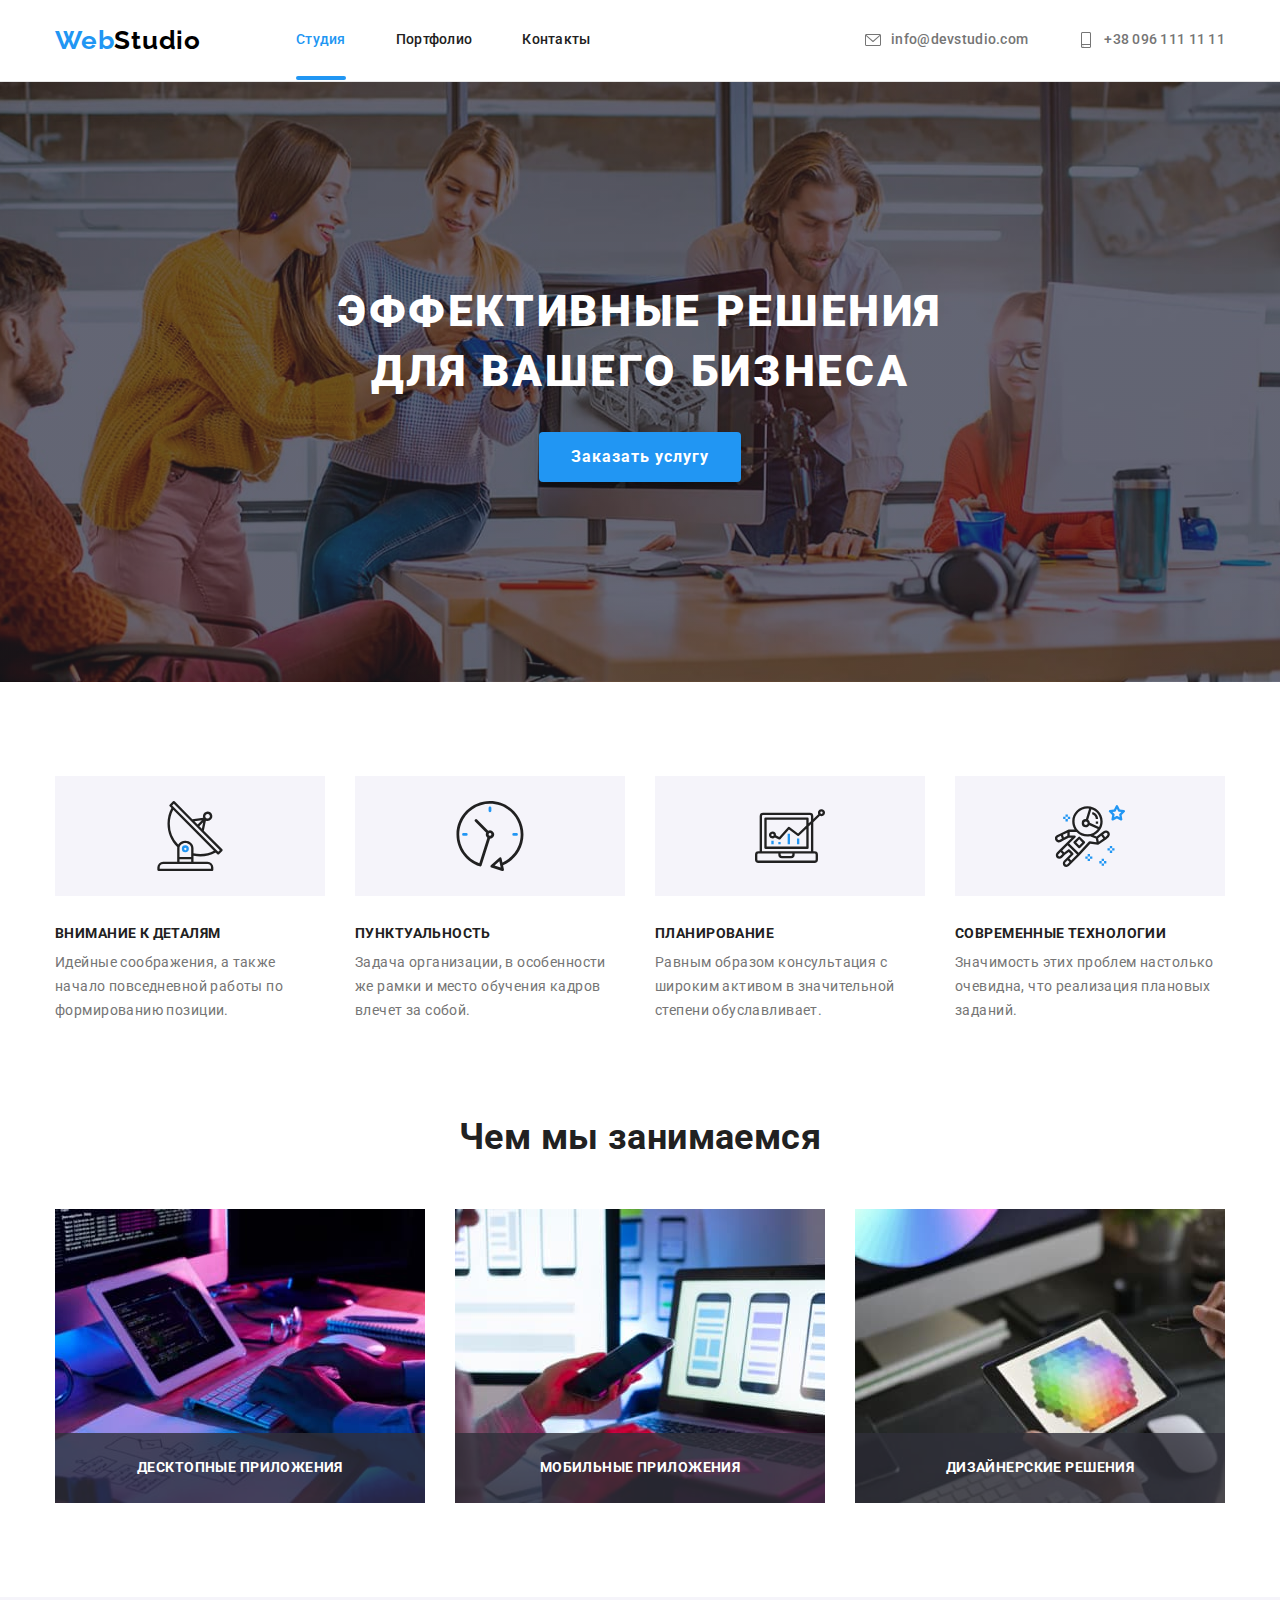
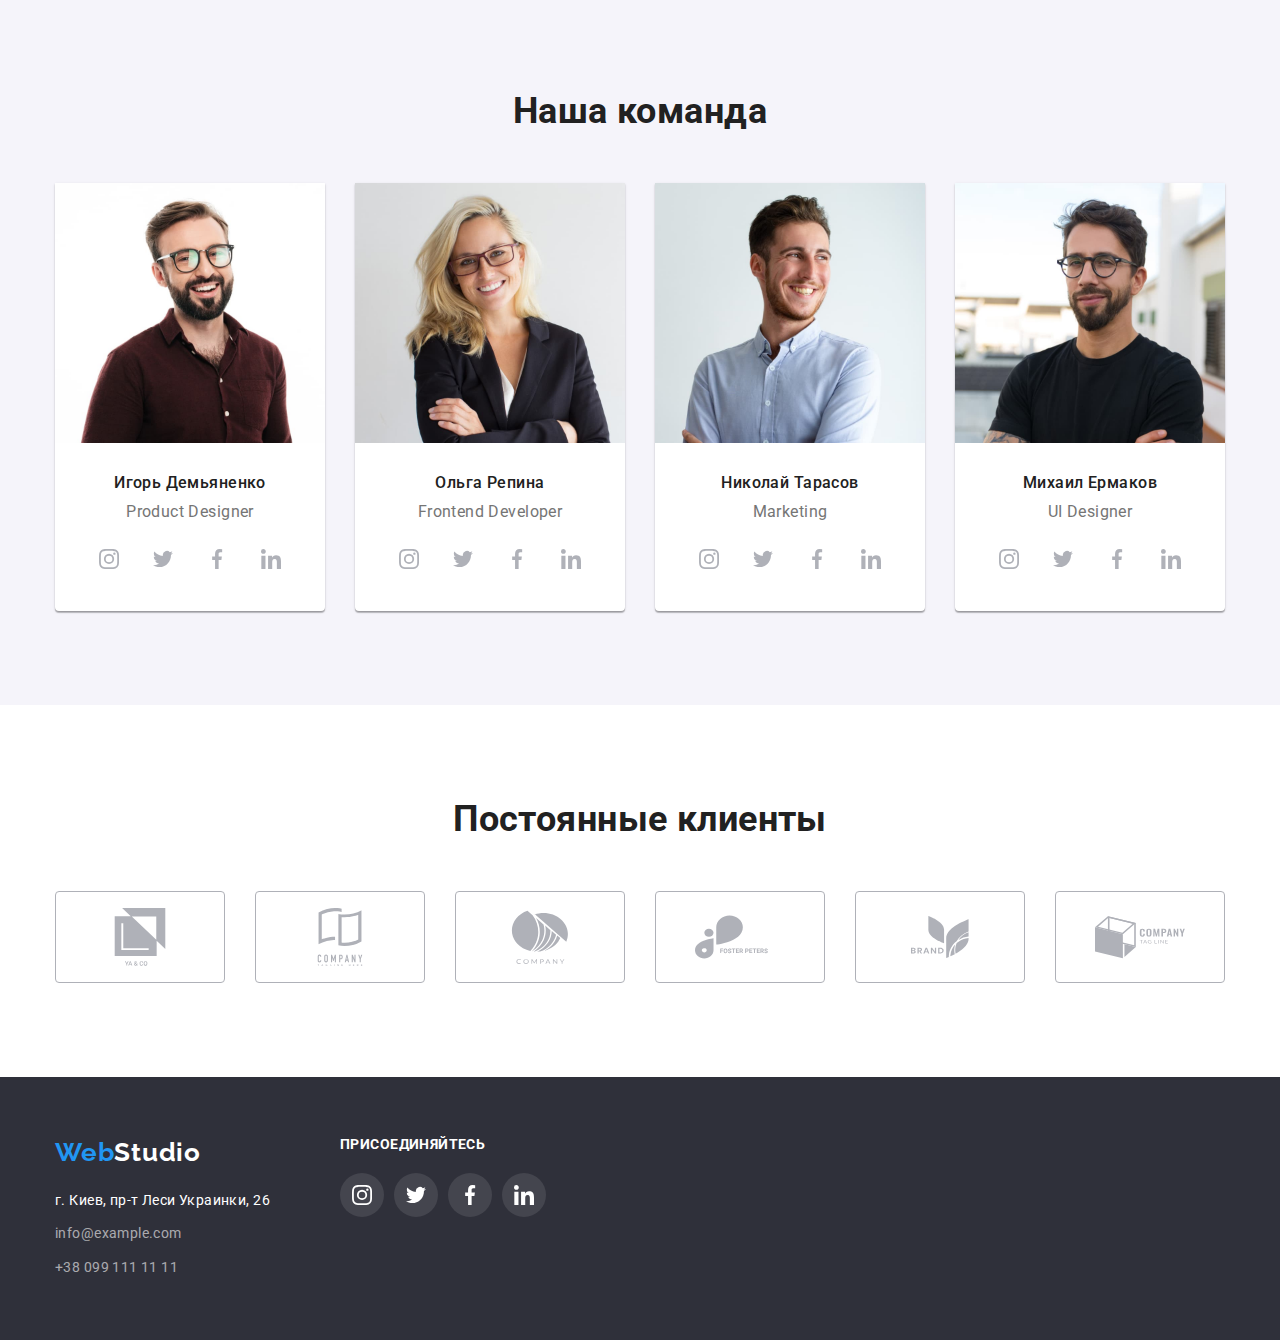
==== index.html @ f326e776 "Добавляет файлы с прошлого проекта" ====
<!DOCTYPE html>
<html lang="ru">
  <head>
    <meta charset="UTF-8" />
    <meta http-equiv="X-UA-Compatible" content="IE=edge" />
    <meta name="viewport" content="width=device-width, initial-scale=1.0" />
    <title>WebStudio</title>
    <link
      rel="stylesheet"
      href="https://cdnjs.cloudflare.com/ajax/libs/modern-normalize/1.1.0/modern-normalize.min.css"
      integrity="sha512-wpPYUAdjBVSE4KJnH1VR1HeZfpl1ub8YT/NKx4PuQ5NmX2tKuGu6U/JRp5y+Y8XG2tV+wKQpNHVUX03MfMFn9Q=="
      crossorigin="anonymous"
      referrerpolicy="no-referrer"
    />
    <link
      rel="stylesheet"
      href="https://cdnjs.cloudflare.com/ajax/libs/modern-normalize/1.1.0/modern-normalize.css"
      integrity="sha512-Y0MM+V6ymRKN2zStTqzQ227DWhhp4Mzdo6gnlRnuaNCbc+YN/ZH0sBCLTM4M0oSy9c9VKiCvd4Jk44aCLrNS5Q=="
      crossorigin="anonymous"
      referrerpolicy="no-referrer"
    />
    <link rel="preconnect" href="https://fonts.googleapis.com" />
    <link rel="preconnect" href="https://fonts.gstatic.com" crossorigin />
    <link
      href="https://fonts.googleapis.com/css2?family=Raleway:wght@700&family=Roboto:wght@400;500;700;900&display=swap"
      rel="stylesheet"
    />
    <link rel="stylesheet" href="./css/style.css" />
  </head>
  <body>
    <header class="header">
      <div class="container">
        <a class="logo link" href="./index.html"
          ><span class="logo-accent">Web</span>Studio</a
        >
        <nav class="header-nav">
          <ul class="header-list list">
            <li class="header-item">
              <a class="header-link link current" href="./index.html">Студия</a>
            </li>
            <li class="header-item">
              <a class="header-link link" href="./portfolio.html">Портфолио</a>
            </li>
            <li class="header-item">
              <a class="header-link link" href="#">Контакты</a>
            </li>
          </ul>
        </nav>
        <ul class="contacts-list list">
          <li class="contacts-item">
            <a class="contacts-link link" href="mailto:info@devstudio.com">
              <svg class="contacts-icon">
                <use
                  class="icon-envelope"
                  href="./images/icons.svg#icon-envelope"
                ></use>
              </svg>
              info@devstudio.com</a
            >
          </li>
          <li class="contacts-item">
            <a class="contacts-link link" href="tel:+380961111111">
              <svg class="contacts-icon" width="10">
                <use
                  class="icon-envelope"
                  href="./images/icons.svg#icon-smartphone"
                ></use>
              </svg>
              +38 096 111 11 11
            </a>
          </li>
        </ul>
      </div>
    </header>
    <main>
      <!-- HERO -->
      <section class="hero">
        <div class="container">
          <h1 class="hero-title">Эффективные решения для вашего бизнеса</h1>
          <button class="hero-btn btn" type="button" data-modal-open>
            Заказать услугу
          </button>
        </div>
      </section>
      <!-- FEATURES -->
      <section class="features section">
        <div class="container">
          <h2 class="visually-hidden">Идеология студии</h2>
          <ul class="features-list list">
            <li class="features-item">
              <div class="features-thumb">
                <svg class="features-icons">
                  <use href="./images/icons.svg#icon-features1"></use>
                </svg>
              </div>
              <h3 class="features-title">Внимание к деталям</h3>
              <p class="features-text">
                Идейные соображения, а также начало повседневной работы по
                формированию позиции.
              </p>
            </li>
            <li class="features-item">
              <div class="features-thumb">
                <svg class="features-icons">
                  <use href="./images/icons.svg#icon-features2"></use>
                </svg>
              </div>
              <h3 class="features-title">Пунктуальность</h3>
              <p class="features-text">
                Задача организации, в особенности же рамки и место обучения
                кадров влечет за собой.
              </p>
            </li>
            <li class="features-item">
              <div class="features-thumb">
                <svg class="features-icons">
                  <use href="./images/icons.svg#icon-features3"></use>
                </svg>
              </div>
              <h3 class="features-title">Планирование</h3>
              <p class="features-text">
                Равным образом консультация с широким активом в значительной
                степени обуславливает.
              </p>
            </li>
            <li class="features-item">
              <div class="features-thumb">
                <svg class="features-icons">
                  <use href="./images/icons.svg#icon-features4"></use>
                </svg>
              </div>
              <h3 class="features-title">Современные технологии</h3>
              <p class="features-text">
                Значимость этих проблем настолько очевидна, что реализация
                плановых заданий.
              </p>
            </li>
          </ul>
        </div>
      </section>
      <!-- WORK -->
      <section class="work section">
        <div class="container">
          <h2 class="work-title">Чем мы занимаемся</h2>
          <ul class="work-list list">
            <li class="work-item">
              <a class="work-link link" href="#"
                ><img
                  class="work-img"
                  src="./images/box/box1.jpg"
                  alt="Программист крупным планом работает за столом в офисе"
                  width="370"
                  height="294"
                />
                <div class="work-overlay">
                  <h3 class="features-title work-text">
                    Десктопные приложения
                  </h3>
                </div>
              </a>
            </li>
            <li class="work-item">
              <a class="work-link link" href="#"
                ><img
                  class="work-img"
                  src="./images/box/box2.jpg"
                  alt="Разработчик создает интерфейс для мобильного приложения"
                  width="370"
                  height="294"
                />
                <div class="work-overlay">
                  <h3 class="features-title work-text">Мобильные приложения</h3>
                </div>
              </a>
            </li>
            <li class="work-item">
              <a class="work-link link" href="#"
                ><img
                  class="work-img"
                  src="./images/box/box3.jpg"
                  alt="Веб-дизайнер работает с палитрой цветов на планшете"
                  width="370"
                  height="294"
                />
                <div class="work-overlay">
                  <h3 class="features-title work-text">Дизайнерские решения</h3>
                </div>
              </a>
            </li>
          </ul>
        </div>
      </section>
      <!-- TEAM -->
      <section class="team section">
        <div class="container">
          <h2 class="team-title">Наша команда</h2>
          <ul class="team-list list">
            <li class="team-item">
              <img
                class="team-img"
                src="./images/team/team_card1_product_designer.jpg"
                alt=""
                width="270"
                height="260"
              />
              <div class="card-content">
                <h3 class="team-subtitle">Игорь Демьяненко</h3>
                <p class="team-description">Product Designer</p>
                <ul class="social-list list">
                  <li class="social-item">
                    <a href="" class="social-link link">
                      <svg class="social-icon">
                        <use href="./images/icons.svg#icon-instagram"></use>
                      </svg>
                    </a>
                  </li>
                  <li class="social-item">
                    <a href="" class="social-link link">
                      <svg class="social-icon">
                        <use href="./images/icons.svg#icon-twitter"></use>
                      </svg>
                    </a>
                  </li>
                  <li class="social-item">
                    <a href="" class="social-link link">
                      <svg class="social-icon">
                        <use href="./images/icons.svg#icon-facebook"></use>
                      </svg>
                    </a>
                  </li>
                  <li class="social-item">
                    <a href="" class="social-link link">
                      <svg class="social-icon">
                        <use href="./images/icons.svg#icon-linkedin"></use>
                      </svg>
                    </a>
                  </li>
                </ul>
              </div>
            </li>
            <li class="team-item">
              <img
                class="team-img"
                src="./images/team/team_card2_frontend_developer.jpg"
                alt=""
                width="270"
                height="260"
              />
              <div class="card-content">
                <h3 class="team-subtitle">Ольга Репина</h3>
                <p class="team-description">Frontend Developer</p>
                <ul class="social-list list">
                  <li class="social-item">
                    <a href="" class="social-link link">
                      <svg class="social-icon">
                        <use href="./images/icons.svg#icon-instagram"></use>
                      </svg>
                    </a>
                  </li>
                  <li class="social-item">
                    <a href="" class="social-link link">
                      <svg class="social-icon">
                        <use href="./images/icons.svg#icon-twitter"></use>
                      </svg>
                    </a>
                  </li>
                  <li class="social-item">
                    <a href="" class="social-link link">
                      <svg class="social-icon">
                        <use href="./images/icons.svg#icon-facebook"></use>
                      </svg>
                    </a>
                  </li>
                  <li class="social-item">
                    <a href="" class="social-link link">
                      <svg class="social-icon">
                        <use href="./images/icons.svg#icon-linkedin"></use>
                      </svg>
                    </a>
                  </li>
                </ul>
              </div>
            </li>
            <li class="team-item">
              <img
                class="team-img"
                src="./images/team/team_card3_marketing.jpg"
                alt=""
                width="270"
                height="260"
              />
              <div class="card-content">
                <h3 class="team-subtitle">Николай Тарасов</h3>
                <p class="team-description">Marketing</p>
                <ul class="social-list list">
                  <li class="social-item">
                    <a href="" class="social-link link">
                      <svg class="social-icon">
                        <use href="./images/icons.svg#icon-instagram"></use>
                      </svg>
                    </a>
                  </li>
                  <li class="social-item">
                    <a href="" class="social-link link">
                      <svg class="social-icon">
                        <use href="./images/icons.svg#icon-twitter"></use>
                      </svg>
                    </a>
                  </li>
                  <li class="social-item">
                    <a href="" class="social-link link">
                      <svg class="social-icon">
                        <use href="./images/icons.svg#icon-facebook"></use>
                      </svg>
                    </a>
                  </li>
                  <li class="social-item">
                    <a href="" class="social-link link">
                      <svg class="social-icon">
                        <use href="./images/icons.svg#icon-linkedin"></use>
                      </svg>
                    </a>
                  </li>
                </ul>
              </div>
            </li>
            <li class="team-item">
              <img
                class="team-img"
                src="./images/team/team_card4_ui_designer.jpg"
                alt=""
                width="270"
                height="260"
              />
              <div class="card-content">
                <h3 class="team-subtitle">Михаил Ермаков</h3>
                <p class="team-description">UI Designer</p>
                <ul class="social-list list">
                  <li class="social-item">
                    <a href="" class="social-link link">
                      <svg class="social-icon">
                        <use href="./images/icons.svg#icon-instagram"></use>
                      </svg>
                    </a>
                  </li>
                  <li class="social-item">
                    <a href="" class="social-link link">
                      <svg class="social-icon">
                        <use href="./images/icons.svg#icon-twitter"></use>
                      </svg>
                    </a>
                  </li>
                  <li class="social-item">
                    <a href="" class="social-link link">
                      <svg class="social-icon">
                        <use href="./images/icons.svg#icon-facebook"></use>
                      </svg>
                    </a>
                  </li>
                  <li class="social-item">
                    <a href="" class="social-link link">
                      <svg class="social-icon">
                        <use href="./images/icons.svg#icon-linkedin"></use>
                      </svg>
                    </a>
                  </li>
                </ul>
              </div>
            </li>
          </ul>
        </div>
      </section>
      <!-- CLIENTS -->
      <section class="client section">
        <div class="container">
          <h2>Постоянные клиенты</h2>
          <ul class="clients-list list">
            <li class="clients-item">
              <a href="" class="clients-link link">
                <svg class="icon-clients">
                  <use href="./images/icons.svg#icon-clients1"></use>
                </svg>
              </a>
            </li>
            <li class="clients-item">
              <a href="" class="clients-link link">
                <svg class="icon-clients">
                  <use href="./images/icons.svg#icon-clients2"></use>
                </svg>
              </a>
            </li>
            <li class="clients-item">
              <a href="" class="clients-link link">
                <svg class="icon-clients">
                  <use href="./images/icons.svg#icon-clients3"></use>
                </svg>
              </a>
            </li>
            <li class="clients-item">
              <a href="" class="clients-link link" style="padding: 0">
                <svg class="icon-clients">
                  <use href="./images/icons.svg#icon-clients4"></use>
                </svg>
              </a>
            </li>
            <li class="clients-item">
              <a href="" class="clients-link link">
                <svg class="icon-clients">
                  <use href="./images/icons.svg#icon-clients5"></use>
                </svg>
              </a>
            </li>
            <li class="clients-item">
              <a href="" class="clients-link link" style="padding: 0">
                <svg class="icon-clients">
                  <use href="./images/icons.svg#icon-clients6"></use>
                </svg>
              </a>
            </li>
          </ul>
        </div>
      </section>
    </main>
    <!-- FOOTER -->
    <footer class="footer">
      <div class="container">
        <div class="footer-sections">
          <div class="address-section">
            <a class="logo link" href="./index.html"
              ><span class="logo-accent">Web</span>Studio</a
            >
            <address class="footer-address">
              <ul class="footer-list list">
                <li class="footer-item">
                  <a
                    class="footer-link address link"
                    href="https://goo.gl/maps/1FagarzU2wQ8Z3tW7"
                    >г. Киев, пр-т Леси Украинки, 26</a
                  >
                </li>
                <li class="footer-item">
                  <a class="footer-link link" href="mailto:info@example.com"
                    >info@example.com</a
                  >
                </li>
                <li class="footer-item">
                  <a class="footer-link link" href="tel:+380991111111"
                    >+38 099 111 11 11</a
                  >
                </li>
              </ul>
            </address>
          </div>

          <div class="subscribe">
            <p class="subscribe-text">Присоединяйтесь</p>
            <ul class="social-list list">
              <li class="social-item subscribe-item">
                <a href="" class="social-link link">
                  <svg class="social-icon">
                    <use href="./images/icons.svg#icon-instagram"></use>
                  </svg>
                </a>
              </li>
              <li class="social-item subscribe-item">
                <a href="" class="social-link link">
                  <svg class="social-icon">
                    <use href="./images/icons.svg#icon-twitter"></use>
                  </svg>
                </a>
              </li>
              <li class="social-item subscribe-item">
                <a href="" class="social-link link">
                  <svg class="social-icon">
                    <use href="./images/icons.svg#icon-facebook"></use>
                  </svg>
                </a>
              </li>
              <li class="social-item subscribe-item">
                <a href="" class="social-link link">
                  <svg class="social-icon">
                    <use href="./images/icons.svg#icon-linkedin"></use>
                  </svg>
                </a>
              </li>
            </ul>
          </div>
        </div>
      </div>
    </footer>
    <div class="backdrop is-hidden" data-modal>
      <div class="modal">
        <button type="button" class="modal-close" data-modal-close>
          <svg class="modal-close-icon">
            <use href="./images/icons.svg#icon-close-black"></use>
          </svg>
        </button>
      </div>
    </div>
    <script src="./js/modal.js"></script>
  </body>
</html>
---- css/style.css ----
:root {
  --main-bg-color: #ffffff;
  --secondary-bg-color: #2f303a;
  --main-text-color: #757575;
  --main-title-color: #212121;
  --accent-color: #2196f3;
  --main-margin: 30px;
}

body {
  background-color: var(--main-bg-color);

  font-family: "Roboto", sans-serif;
  font-style: normal;
  font-weight: 400;
  font-size: 14px;
  line-height: 1.71;
  letter-spacing: 0.03em;
  color: var(--main-text-color);
}

.container {
  margin: 0 auto;
  width: 1200px;
  padding-left: 15px;
  padding-right: 15px;
}

.section {
  padding-top: 94px;
  padding-bottom: 94px;
  width: 100%;
}

h1,
h2,
h3,
h4,
h5,
h6 {
  margin-top: 0;
  margin-bottom: 0;

  color: var(--main-title-color);
  font-weight: 700;
  font-size: 36px;
  line-height: 1.16;
  text-align: center;
}

ul {
  margin-top: 0;
  margin-bottom: 0;
  padding-left: 0;
}

p {
  margin-top: 0;
  margin-bottom: 0;
}

img {
  display: block;
}

.list {
  list-style: none;
}

.link {
  text-decoration: none;
}

.header-link.link.current {
  color: var(--accent-color);
}

.current::after {
  content: "";
  display: block;
  position: absolute;
  bottom: -1px;
  left: 0;

  width: 100%;
  height: 4px;
  border-radius: 2px;

  background-color: var(--accent-color);
}

.visually-hidden {
  position: absolute;
  width: 1px;
  height: 1px;
  margin: -1px;
  padding: 0;
  overflow: hidden;
  border: 0;
  clip: rect(0 0 0 0);
}

/* ------------------------- HEADER -------------------------  */

.header {
  font-weight: 500;
  line-height: 1.14;
  letter-spacing: 0.02em;
  border-bottom: 1px solid #e5e5e5;
}

.header .container {
  display: flex;
  align-items: center;
}

.header-nav {
  margin-left: 95px;
}

.header-list {
  display: flex;
  align-items: center;
}

.header-item:not(:last-child) {
  margin-right: 50px;
}

.header .link {
  position: relative;

  padding-top: 32px;
  padding-bottom: 32px;
}

.header .logo.link {
  padding-top: 25px;
  padding-bottom: 25px;
}

.contacts-list {
  display: flex;
  margin-left: auto;
}

.contacts-item {
  display: flex;
  align-items: center;
}

.contacts-item + .contacts-item {
  margin-left: 50px;
}

.contacts-icon {
  width: 16px;
  height: 16px;
  padding: 0;
  vertical-align: middle;
  margin-right: 10px;

  fill: currentColor;
  transition: fill 250ms cubic-bezier(0.4, 0, 0.2, 1);
}

.contacts-link {
  display: flex;
  align-items: center;

  color: #757575;

  transition: color 250ms cubic-bezier(0.4, 0, 0.2, 1);
}

.logo {
  font-family: Raleway;
  font-weight: 700;
  font-size: 26px;
  line-height: 1.19;
  letter-spacing: 0.03em;
  color: #000000;
}

.logo-accent {
  color: var(--accent-color);
}

.header-link {
  color: #212121;

  transition: color 250ms cubic-bezier(0.4, 0, 0.2, 1);
}

.header-link.link:hover,
.header-link.link:focus {
  color: var(--accent-color);
}

.contacts-link:hover,
.contacts-link:focus {
  color: var(--accent-color);
}

.contacts-item:hover .contacts-icon,
.contacts-item:focus .contacts-icon {
  fill: var(--accent-color);
}

.btn {
  cursor: pointer;
  border-radius: 4px;
}

/* ------------------------- HERO -------------------------  */

.hero {
  max-width: 1600px;
  margin: 0 auto;
  padding-top: 200px;
  padding-bottom: 200px;
  background-color: var(--secondary-bg-color);
  background-image: linear-gradient(
      rgba(47, 48, 58, 0.4),
      rgba(47, 48, 58, 0.4)
    ),
    url("../images/hero-bg.jpg");
  background-position: center;
  background-repeat: no-repeat;
  background-size: cover;
  text-align: center;
}

.hero-title {
  width: 696px;
  margin-left: auto;
  margin-right: auto;

  font-weight: 900;
  font-size: 44px;
  line-height: 1.36;
  letter-spacing: 0.06em;
  text-transform: uppercase;
  color: #ffffff;
}

.hero-btn {
  margin-top: 30px;
  padding: 10px 32px;

  font-weight: bold;
  font-size: 16px;
  line-height: 1.87;
  color: #ffffff;
  border: 0;
  box-shadow: 0px 4px 4px 0 rgba(0, 0, 0, 0.25);

  align-items: center;
  letter-spacing: 0.06em;
  background-color: var(--accent-color);

  transition: background-color 250ms cubic-bezier(0.4, 0, 0.2, 1);
}

.hero-btn:hover,
.hero-btn:focus {
  background-color: #188ce8;
}

/* ------------------------- FEATURES -------------------------  */

.features-list {
  display: flex;
  flex-wrap: wrap;
  margin-left: calc(-1 * var(--main-margin));
  margin-top: calc(-1 * var(--main-margin));
}

.features-item {
  margin-left: var(--main-margin);
  margin-top: var(--main-margin);
  flex-basis: calc((100% - var(--main-margin) * 4) / 4);
}

.features-item:not(:first-child) {
  margin-left: var(--main-margin);
  margin-top: var(--main-margin);
}

.features-thumb {
  display: flex;
  justify-content: center;
  align-items: center;
  height: 120px;

  background-color: #f5f4fa;
}

.features-icons {
  width: 70px;
  height: 70px;
}

.features-title {
  margin-top: 30px;

  text-align: left;
  font-size: 14px;
  line-height: 1.14;
  text-transform: uppercase;
}

.features-text {
  margin-top: 10px;
}

/* ------------------------- WORK -------------------------  */

.work.section {
  padding-top: 0;
}

.work-title {
  margin-bottom: 50px;
  font-size: 36px;
  line-height: 1.16;
}

.work-list {
  display: flex;
  flex-wrap: wrap;

  margin-left: calc(-1 * var(--main-margin));
  margin-top: calc(-1 * var(--main-margin));
}

.work-item {
  position: relative;
  margin-left: var(--main-margin);
  margin-top: var(--main-margin);
  flex-basis: calc((100% - var(--main-margin) * 3) / 3);
}

.work-item:not(:first-child) {
  margin-left: var(--main-margin);
  margin-top: var(--main-margin);
}

.work-overlay {
  display: flex;
  justify-content: center;
  align-items: center;
  position: absolute;
  left: 0;
  bottom: 0;

  width: 100%;
  height: 70px;

  background: rgba(47, 48, 58, 0.8);
}

.features-title.work-text {
  margin: 0;
  color: var(--main-bg-color);
}

/* ------------------------- TEAM -------------------------  */

.team {
  background-color: #f5f4fa;
}

.team-list {
  display: flex;
  margin-top: 50px;
}

.team-item {
  flex-basis: calc((100% - var(--main-margin) * 3) / 4);

  background: #ffffff;
  box-shadow: 0px 1px 3px rgba(0, 0, 0, 0.12), 0px 1px 1px rgba(0, 0, 0, 0.14),
    0px 2px 1px rgba(0, 0, 0, 0.2);
  border-radius: 0px 0px 4px 4px;
}

.team-item:not(:last-child) {
  margin-right: var(--main-margin);
}

.card-content {
  padding: 30px 32px;
}

.team-subtitle {
  font-weight: 500;
  font-size: 16px;
  line-height: 1.19;
}

.team-description {
  font-size: 16px;
  line-height: 1.19;
  text-align: center;
  margin-top: 10px;
}

.social-list {
  display: flex;
  margin-top: 16px;
}

.social-item:not(:last-child) {
  margin-right: 10px;
}

.social-link {
  display: flex;
  width: 44px;
  height: 44px;
  align-items: center;
  justify-content: center;

  border-radius: 50%;

  transition: background-color 250ms cubic-bezier(0.4, 0, 0.2, 1);
}

.social-icon {
  width: 20px;
  height: 20px;

  fill: #afb1b8;

  transition: fill 250ms cubic-bezier(0.4, 0, 0.2, 1);
}

.social-link:hover,
.social-link:focus {
  background-color: var(--accent-color);
}

.social-link:hover .social-icon,
.social-link:focus .social-icon {
  fill: var(--main-bg-color);
}

/* ------------------------- CLIENTS -------------------------  */

.clients-list {
  display: flex;
  margin-top: 50px;
}

.clients-item {
  border: 1px solid #afb1b8;
  border-radius: 4px;

  transition: border-color 250ms cubic-bezier(0.4, 0, 0.2, 1);
}

.clients-item:not(:last-child) {
  margin-right: 30px;
}

.clients-link {
  display: flex;
  width: 168px;
  height: 90px;
  padding: 16px 32px;
}

.icon-clients {
  fill: #afb1b8;

  transition: fill 250ms cubic-bezier(0.4, 0, 0.2, 1);
}

.clients-item:hover,
.clients-item:focus,
.clients-link:hover .icon-clients,
.clients-link:focus .icon-clients {
  border-color: var(--accent-color);
  fill: var(--accent-color);
}

/* ------------------------- FOOTER -------------------------  */

.footer {
  padding-top: 60px;
  padding-bottom: 60px;
  background-color: var(--secondary-bg-color);
}

.footer-sections {
  display: flex;
}

.footer .logo.link {
  color: #ffffff;
}

.footer-address {
  margin-top: 20px;
  font-style: normal;
}

.footer-item .footer-link {
  display: block;
}

.footer-item:not(:last-child) {
  margin-bottom: 10px;
}

.footer-link.address {
  color: #ffffff;
}

.footer-link {
  font-weight: normal;
  font-size: 14px;
  line-height: 1.71;
  letter-spacing: 0.03em;

  color: rgba(255, 255, 255, 0.6);

  transition: color 250ms cubic-bezier(0.4, 0, 0.2, 1);
}

.footer-link.link:hover,
.footer-link.link:focus {
  color: var(--accent-color);
}

/* ------------------------- SUBSCRIBE FOOTER -------------------------  */

.subscribe {
  margin-left: 70px;
}

.subscribe-text {
  font-weight: 700;
  line-height: 1.14;
  text-transform: uppercase;
  color: var(--main-bg-color);
}

.subscribe .social-list {
  margin-top: 20px;
}

.subscribe .social-link {
  background-color: rgba(255, 255, 255, 0.1);
}

.subscribe .social-icon {
  fill: var(--main-bg-color);
}

.subscribe .social-link:hover,
.subscribe .social-link:focus {
  background-color: var(--accent-color);
}

/* ------------------------- --------- -------------------------  */
/* ------------------------- PORTFOLIO -------------------------  */
/* ------------------------- --------- -------------------------  */

.section-list {
  display: flex;
  justify-content: center;
  margin-bottom: 50px;
}

.section-btn {
  padding: 6px 22px;

  font-weight: 500;
  font-size: 16px;
  line-height: 1.62;
  letter-spacing: 0.03em;
  color: #212121;
  background-color: #f5f4fa;
  border-style: none;

  transition: box-shadow 250ms cubic-bezier(0.4, 0, 0.2, 1),
    color 250ms cubic-bezier(0.4, 0, 0.2, 1),
    background-color 250ms cubic-bezier(0.4, 0, 0.2, 1);
}

.section-btn:hover,
.section-btn:focus {
  box-shadow: 0px 3px 1px rgba(0, 0, 0, 0.1), 0px 1px 2px rgba(0, 0, 0, 0.08),
    0px 2px 2px rgba(0, 0, 0, 0.12);
  color: var(--main-bg-color);
  background-color: var(--accent-color);
}

.section-item:not(:last-child) {
  margin-right: 8px;
}

.portfolio-list {
  display: flex;
  flex-wrap: wrap;
  margin-top: calc(-1 * var(--main-margin));
  margin-left: calc(-1 * var(--main-margin));
}

.portfolio-item {
  margin-top: var(--main-margin);
  margin-left: var(--main-margin);
  flex-basis: calc((100% - var(--main-margin) * 3) / 3);

  background: #ffffff;

  transition: box-shadow 250ms cubic-bezier(0.4, 0, 0.2, 1);
}

.portfolio-item:hover,
.portfolio-item:focus {
  box-shadow: 0px 1px 1px rgba(0, 0, 0, 0.12), 0px 4px 4px rgba(0, 0, 0, 0.06),
    1px 4px 6px rgba(0, 0, 0, 0.16);
}

.portfolio-card {
  color: inherit;
  display: block;
}

.card-overlay {
  position: relative;
  overflow: hidden;
}

.card-overlay-text {
  position: absolute;

  width: 100%;
  height: 100%;
  padding: 63px 24px;
  overflow: auto;

  font-size: 18px;
  line-height: 1.56;
  color: #ffffff;
  background-color: rgba(33, 150, 243, 0.9);

  transform: translateY(0);
  transition: transform 250ms cubic-bezier(0.4, 0, 0.2, 1);
}

.portfolio-card:hover .card-overlay-text,
.portfolio-card:focus .card-overlay-text {
  transform: translateY(-100%);
}

.portfolio-list .card-description {
  padding: 20px 24px;
}

.card-description {
  border: 1px solid #eeeeee;
  border-top: 0;
}

.portfolio-title {
  font-size: 18px;
  line-height: 2;
  text-align: left;
  letter-spacing: 0.06em;
}

.portfolio-description {
  margin-top: 5px;

  font-size: 16px;
  line-height: 1.87;
}

/* ------------------------- MODAL -------------------------  */

.backdrop {
  position: fixed;
  top: 0;
  left: 0;

  width: 100vw;
  height: 100vh;

  background-color: rgba(0, 0, 0, 0.1);

  opacity: 1;
  transition: opacity 250ms cubic-bezier(0.4, 0, 0.2, 1);
}

.modal {
  position: absolute;
  top: 50%;
  left: 50%;

  min-width: 528px;
  min-height: 582px;

  background-color: #ffffff;
  box-shadow: 0px 1px 3px rgba(0, 0, 0, 0.12), 0px 1px 1px rgba(0, 0, 0, 0.14),
    0px 2px 1px rgba(0, 0, 0, 0.2);
  border-radius: 4px;

  transform: translate(-50%, -50%) scale(1);
  transition: transform 250ms cubic-bezier(0.4, 0, 0.2, 1);
}

.backdrop.is-hidden {
  pointer-events: none;
  opacity: 0;
  /* visibility: hidden; */
}

.backdrop.is-hidden .modal {
  transform: translate(-50%, -50%) scale(1.1);
}

.modal-close {
  position: absolute;
  top: 8px;
  right: 8px;
  display: flex;
  justify-content: center;
  align-items: center;

  width: 30px;
  height: 30px;
  padding: 0;

  background-color: #fff;
  border: 1px solid rgba(0, 0, 0, 0.1);
  border-radius: 50%;

  cursor: pointer;
}

.modal-close-icon {
  width: 18px;
  height: 18px;
}
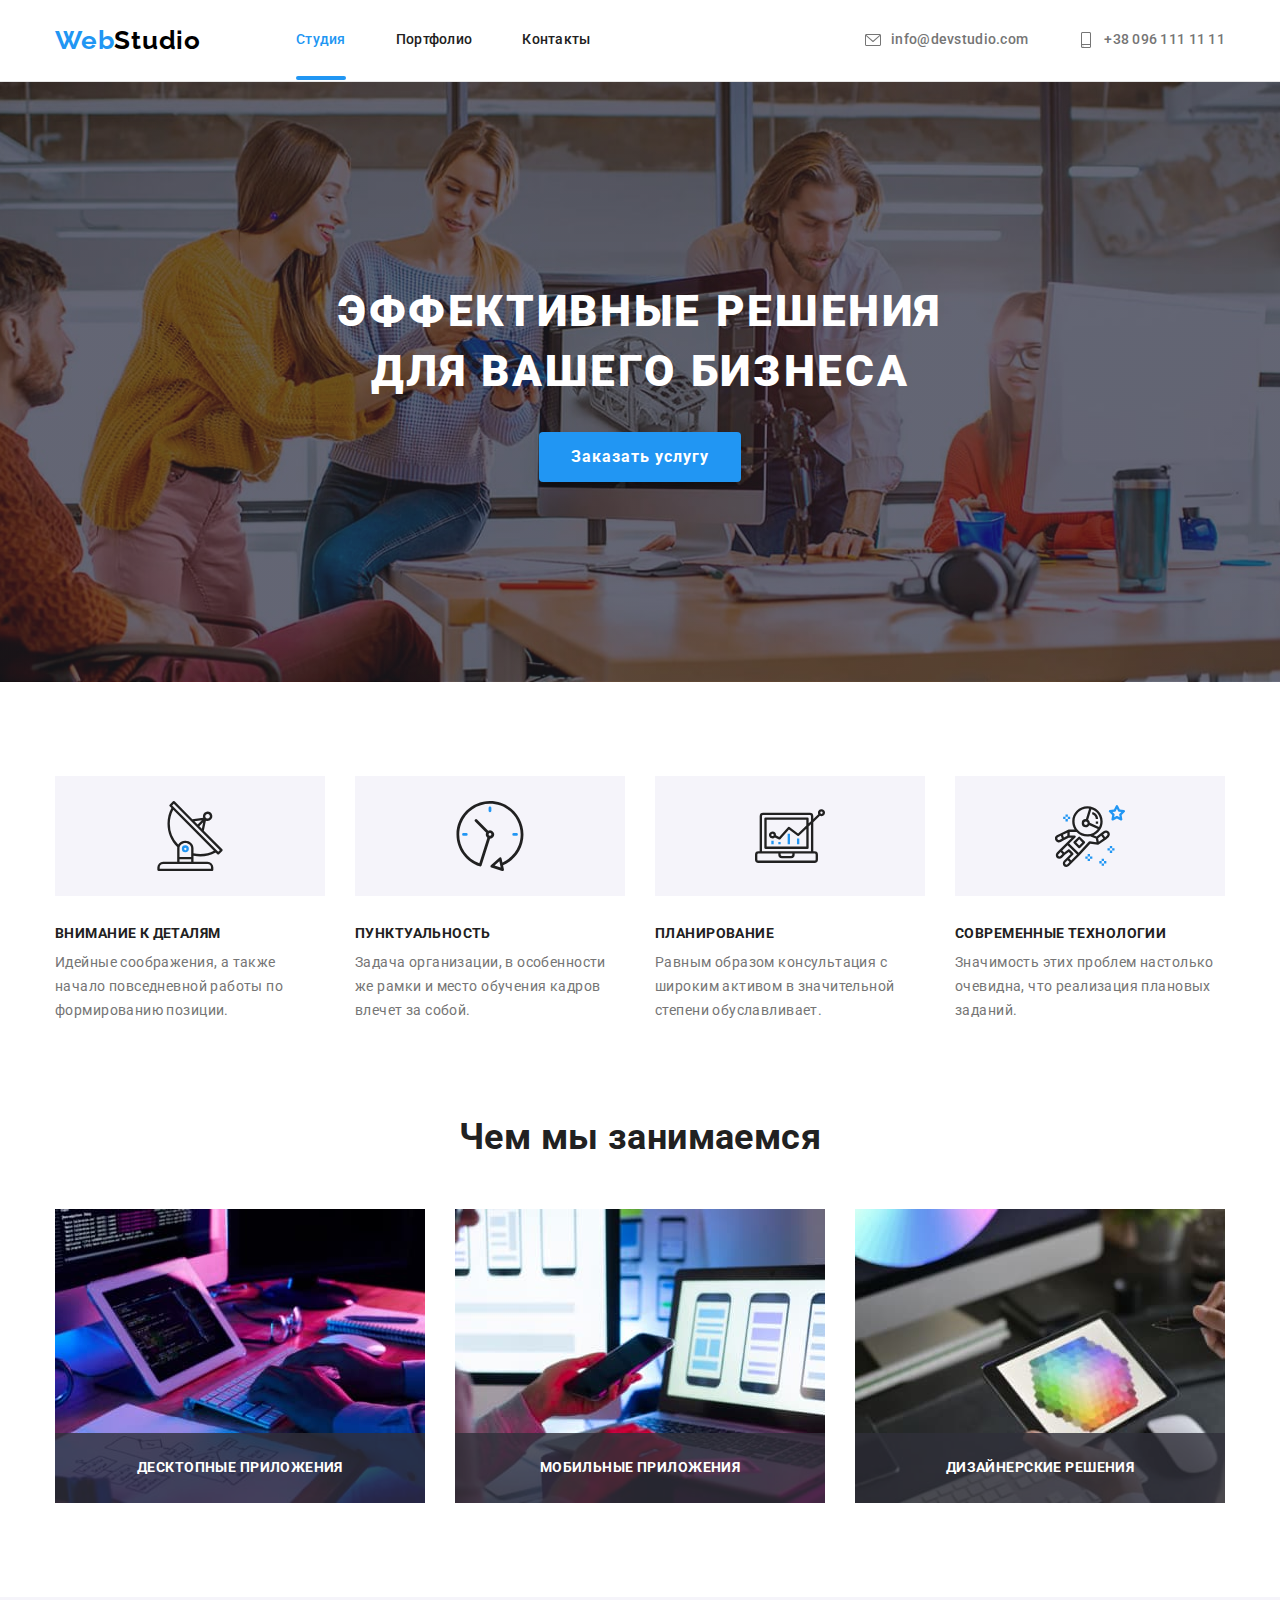
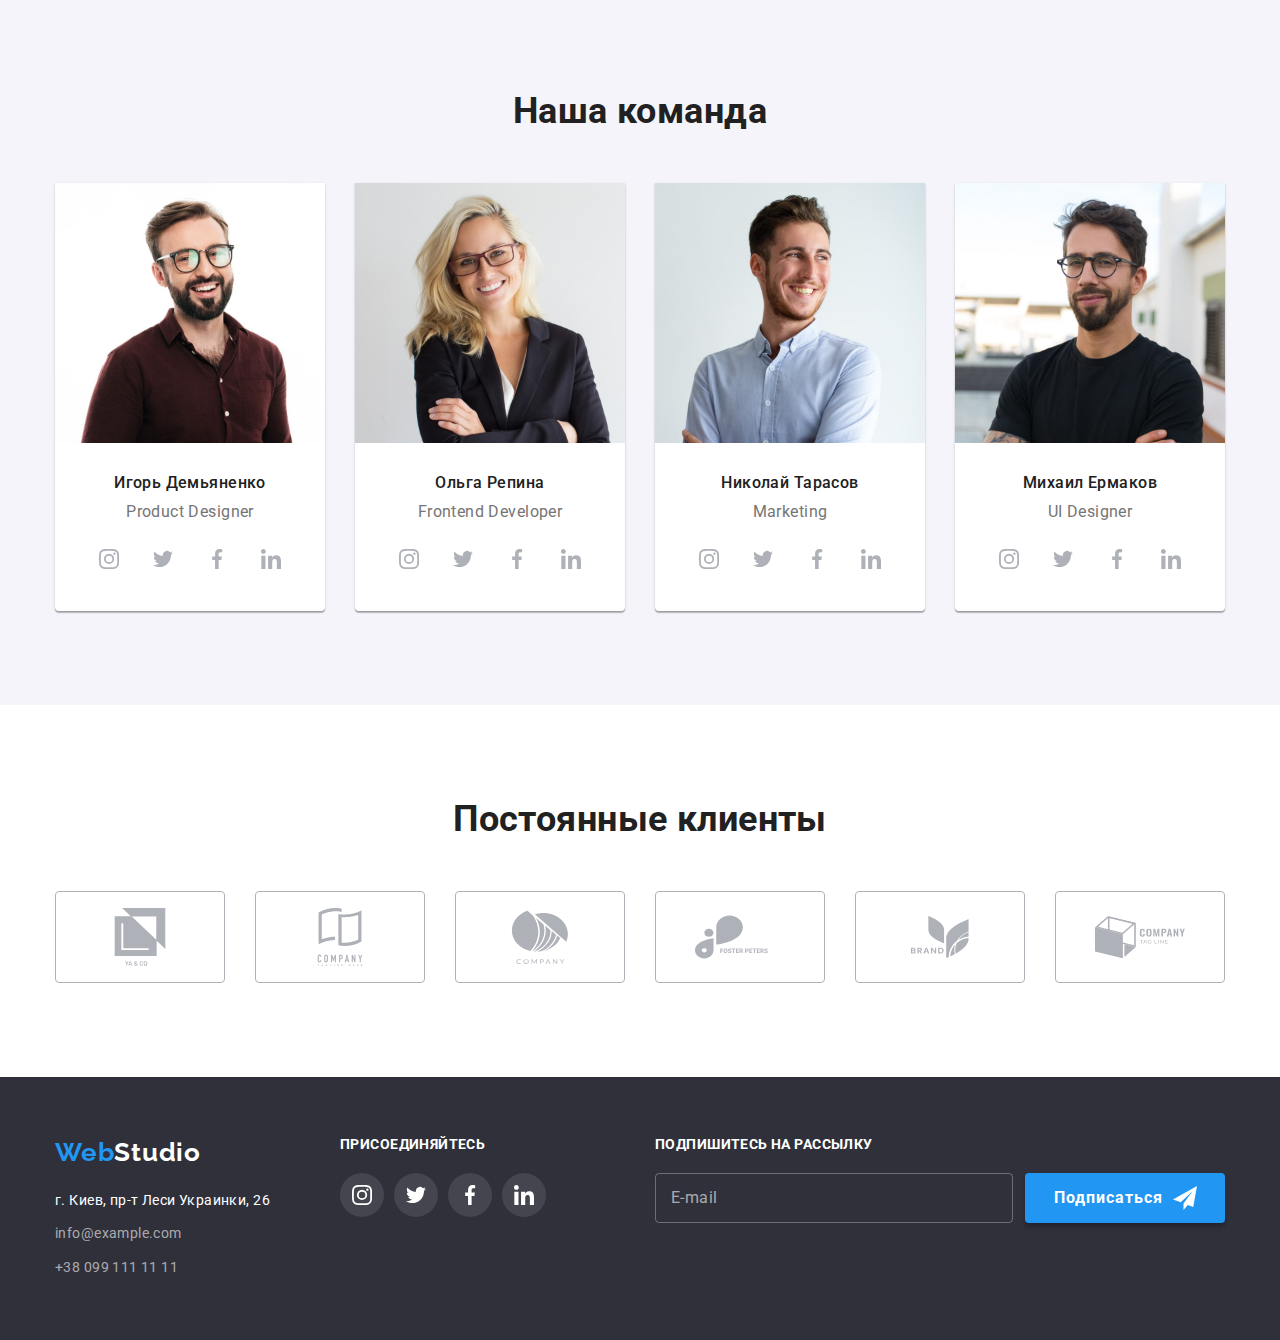
==== commit 4cc385ca: "Добавляет форму в футере" ====
--- a/index.html
+++ b/index.html
@@ -453,7 +453,7 @@
           </div>
 
           <div class="subscribe">
-            <p class="subscribe-text">Присоединяйтесь</p>
+            <b class="subscribe-text">Присоединяйтесь</b>
             <ul class="social-list list">
               <li class="social-item subscribe-item">
                 <a href="" class="social-link link">
@@ -485,6 +485,19 @@
               </li>
             </ul>
           </div>
+
+          <div class="mailing">
+            <b class="subscribe-text">Подпишитесь на рассылку</b>
+            <form action="" class="mail-form">
+              <input type="email" class="mailing-input" placeholder="E-mail" />
+              <button type="submit" class="mailing-button hero-btn btn">
+                Подписаться
+                <svg class="mailing-icon">
+                  <use href="./images/icons.svg#icon-footer-send"></use>
+                </svg>
+              </button>
+            </form>
+          </div>
         </div>
       </div>
     </footer>
--- a/css/style.css
+++ b/css/style.css
@@ -54,7 +54,8 @@
   padding-left: 0;
 }
 
-p {
+p,
+b {
   margin-top: 0;
   margin-bottom: 0;
 }
@@ -537,6 +538,8 @@
 /* ------------------------- SUBSCRIBE FOOTER -------------------------  */
 
 .subscribe {
+  display: flex;
+  flex-direction: column;
   margin-left: 70px;
 }
 
@@ -562,6 +565,58 @@
 .subscribe .social-link:hover,
 .subscribe .social-link:focus {
   background-color: var(--accent-color);
+}
+
+/* ------------------------- MAILING FOOTER -------------------------  */
+
+.mailing {
+  display: flex;
+  flex-direction: column;
+  margin-left: auto;
+}
+
+.mail-form {
+  display: flex;
+  margin-top: 20px;
+}
+
+.mailing-input {
+  padding: 14px 15px;
+  width: 358px;
+
+  border: 1px solid rgba(255, 255, 255, 0.3);
+  border-radius: 4px;
+  background-color: transparent;
+
+  font-size: 16px;
+  line-height: 1.25;
+  letter-spacing: 0.03em;
+  color: #ffffff;
+}
+
+.mailing .mailing-input::placeholder {
+  color: rgba(255, 255, 255, 0.6);
+}
+
+.mailing-button {
+  position: relative;
+  margin: 0;
+  margin-left: 12px;
+  min-width: 200px;
+  padding: 10px;
+  padding-left: 29px;
+  text-align: left;
+}
+
+.mailing-icon {
+  position: absolute;
+  width: 24px;
+  height: 24px;
+  top: 50%;
+  right: 28px;
+  transform: translateY(-50%);
+
+  fill: #ffffff;
 }
 
 /* ------------------------- --------- -------------------------  */
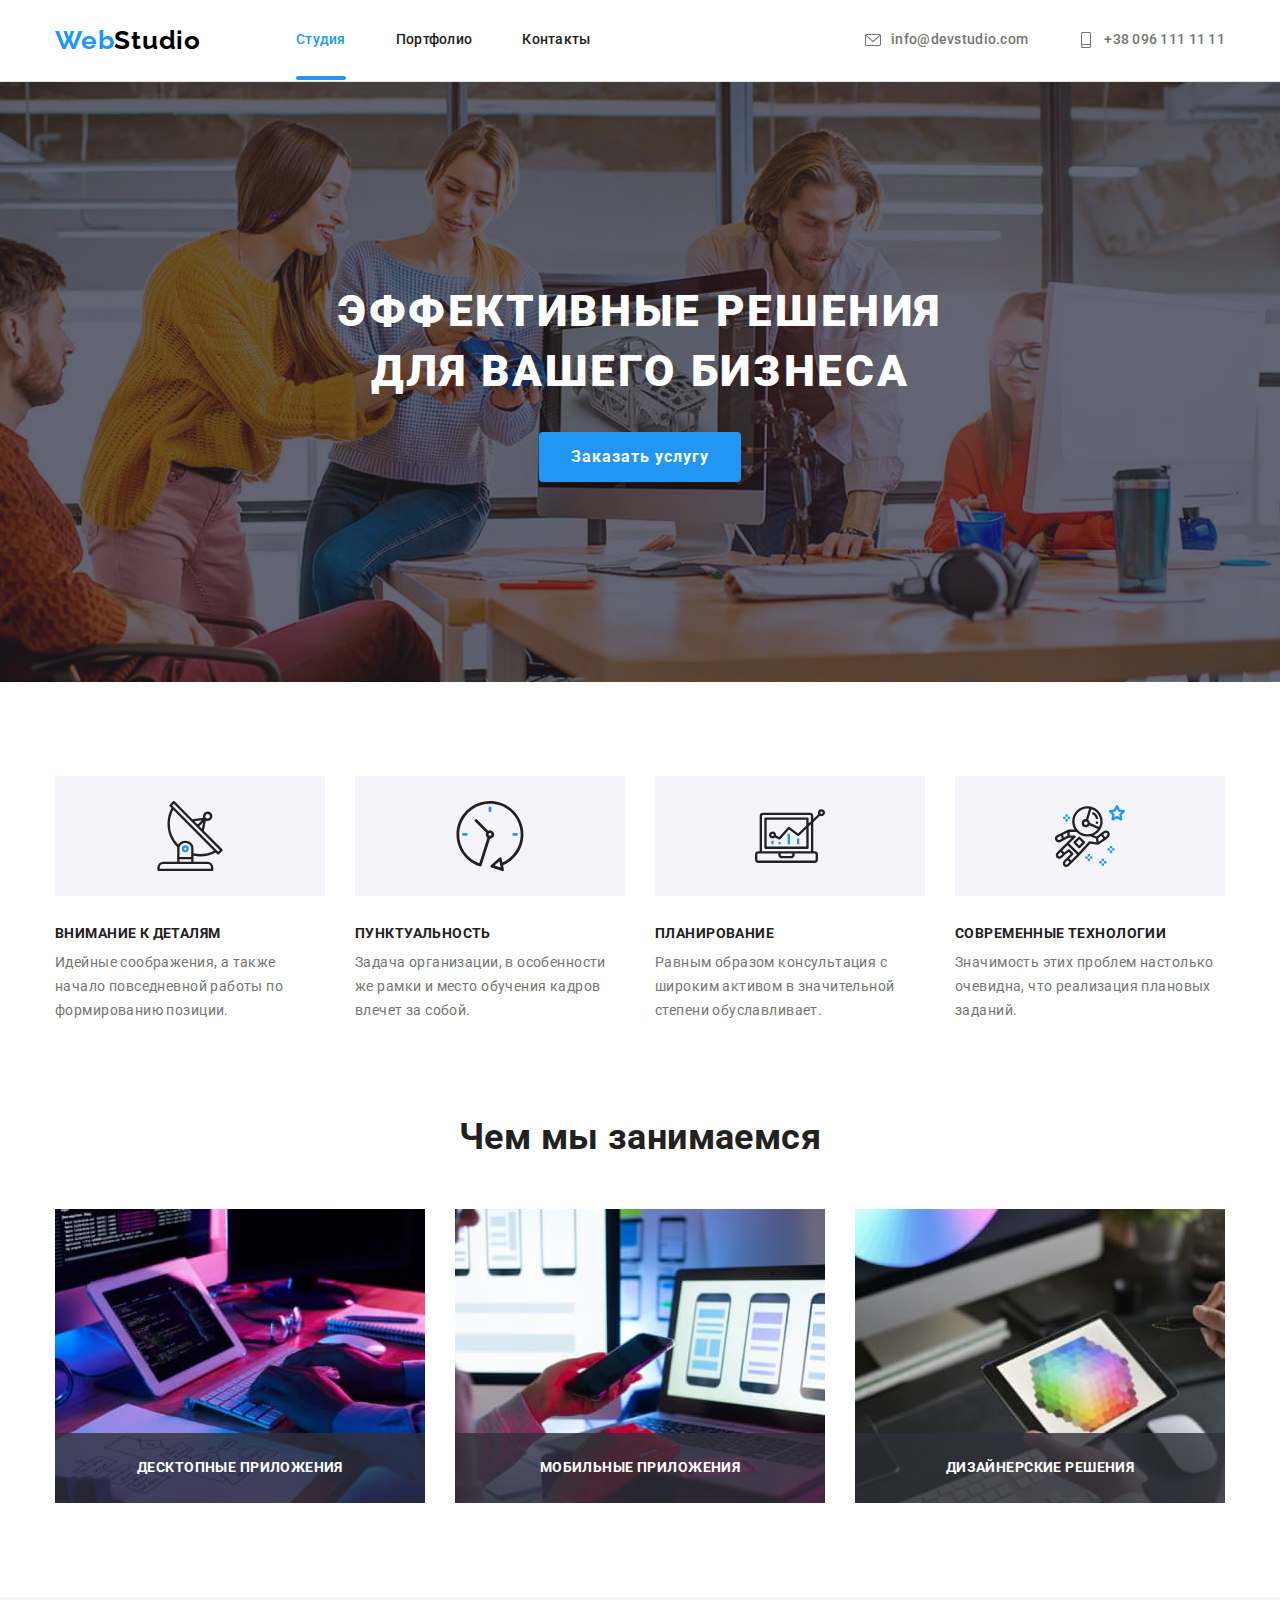
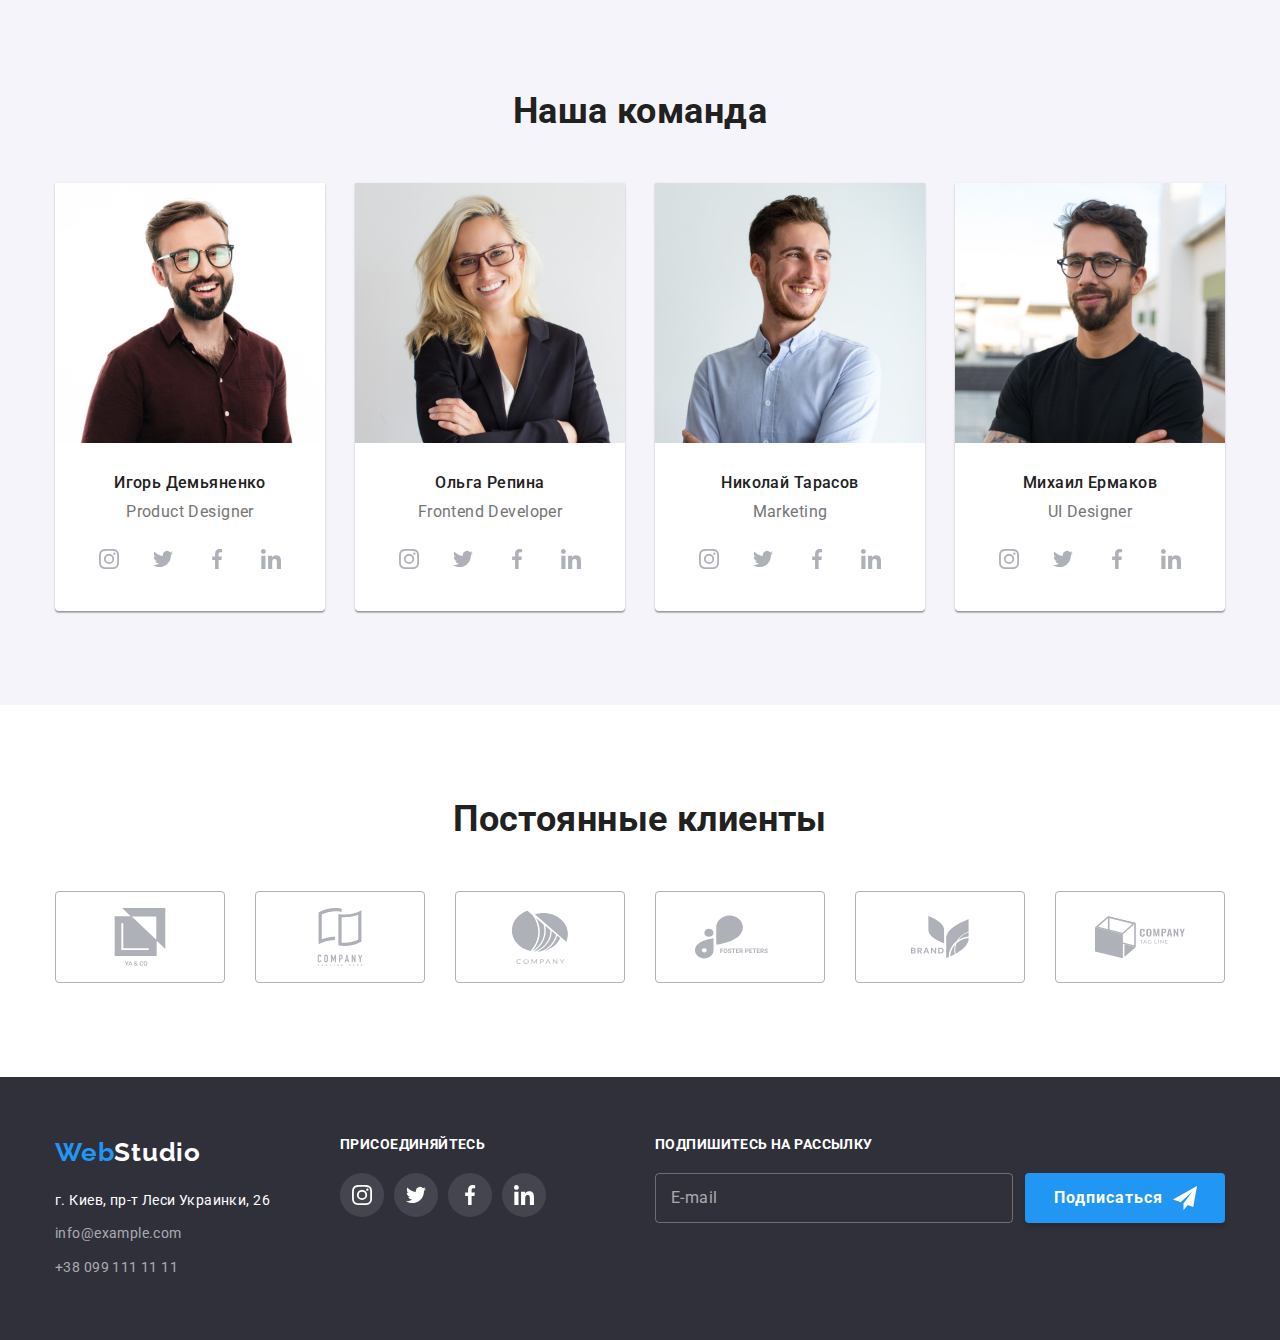
==== commit dbbc8a1a: "Добавляет разметку, и оформление модалки" ====
--- a/index.html
+++ b/index.html
@@ -508,6 +508,90 @@
             <use href="./images/icons.svg#icon-close-black"></use>
           </svg>
         </button>
+
+        <b class="modal-title">Оставьте свои данные, мы вам перезвоним</b>
+        <form action="" class="modal-form">
+          <div class="modal-field">
+            <label for="input-name" class="input-label">Имя</label>
+            <span class="input-box">
+              <input
+                class="input-field"
+                type="text"
+                name="input-name"
+                id="input-name"
+                required
+              />
+              <svg class="modal-icon-field" width="12" height="12">
+                <use href="./images/icons.svg#icon-modal-name"></use>
+              </svg>
+            </span>
+          </div>
+
+          <div class="modal-field">
+            <label for="input-tel" class="input-label">Телефон</label>
+            <span class="input-box">
+              <input
+                class="input-field"
+                type="tel"
+                name="input-tel"
+                id="input-tel"
+                required
+              />
+              <svg class="modal-icon-field" width="13" height="13">
+                <use href="./images/icons.svg#icon-modal-tel"></use>
+              </svg>
+            </span>
+          </div>
+
+          <div class="modal-field">
+            <label for="input-email" class="input-label">Почта</label>
+            <span class="input-box">
+              <input
+                class="input-field"
+                type="email"
+                name="input-email"
+                id="input-email"
+                required
+              />
+              <svg class="modal-icon-field" width="15" height="12">
+                <use href="./images/icons.svg#icon-modal-email"></use>
+              </svg>
+            </span>
+          </div>
+
+          <div class="modal-field">
+            <label for="textarea-label" class="input-label">Комментарий</label>
+            <textarea
+              class="textarea-field input-field"
+              name="textarea-label"
+              id="textarea-label"
+              placeholder="Введите текст"
+            ></textarea>
+          </div>
+
+          <div class="accept-field">
+            <input
+              type="checkbox"
+              name="accept-checkbox"
+              id="accept-checkbox"
+              class="default-checkbox visually-hidden"
+              required
+            />
+            <label class="accept-label" for="accept-checkbox">
+              <span class="custom-checkbox">
+                <svg class="checkbox-icon" width="11" height="8">
+                  <use href="./images/icons.svg#icon-checkbox"></use>
+                </svg>
+              </span>
+              Соглашаюсь с рассылкой и принимаю&nbsp;
+              <a href="" class="accept-link">Условия договора</a>
+            </label>
+          </div>
+
+          <button class="modal-btn hero-btn btn" type="submit">
+            Отправить
+          </button>
+        </form>
       </div>
     </div>
     <script src="./js/modal.js"></script>
--- a/css/style.css
+++ b/css/style.css
@@ -254,18 +254,20 @@
   line-height: 1.87;
   color: #ffffff;
   border: 0;
-  box-shadow: 0px 4px 4px 0 rgba(0, 0, 0, 0.25);
+  box-shadow: 0px 4px 4px 0 rgba(0, 0, 0, 0.15);
 
   align-items: center;
   letter-spacing: 0.06em;
   background-color: var(--accent-color);
 
-  transition: background-color 250ms cubic-bezier(0.4, 0, 0.2, 1);
+  transition: background-color 250ms cubic-bezier(0.4, 0, 0.2, 1),
+    box-shadow 250ms cubic-bezier(0.4, 0, 0.2, 1);
 }
 
 .hero-btn:hover,
 .hero-btn:focus {
   background-color: #188ce8;
+  box-shadow: 0px 4px 4px rgba(0, 0, 0, 0.25);
 }
 
 /* ------------------------- FEATURES -------------------------  */
@@ -592,7 +594,14 @@
   line-height: 1.25;
   letter-spacing: 0.03em;
   color: #ffffff;
-}
+
+  /* transition: border 250ms cubic-bezier(0.4, 0, 0.2, 1); */
+}
+
+/* .mailing-input:hover,
+.mailing-input:focus {
+  border: #ffffff;
+} */
 
 .mailing .mailing-input::placeholder {
   color: rgba(255, 255, 255, 0.6);
@@ -755,6 +764,7 @@
   position: absolute;
   top: 50%;
   left: 50%;
+  padding: 40px;
 
   min-width: 528px;
   min-height: 582px;
@@ -800,4 +810,133 @@
 .modal-close-icon {
   width: 18px;
   height: 18px;
-}
+
+  transition: fill 250ms cubic-bezier(0.4, 0, 0.2, 1);
+}
+
+.modal-close:hover .modal-close-icon {
+  fill: var(--accent-color);
+}
+
+.modal-close:focus .modal-close-icon {
+  fill: var(--accent-color);
+}
+
+.modal-title {
+  display: block;
+  margin-bottom: 12px;
+
+  font-size: 20px;
+  line-height: 1.15;
+  text-align: center;
+  color: #212121;
+}
+
+.modal-field {
+  display: flex;
+  flex-direction: column;
+  margin-bottom: 10px;
+}
+
+.input-label {
+  font-size: 12px;
+  line-height: calc(14 / 12);
+  margin-bottom: 4px;
+
+  letter-spacing: 0.01em;
+}
+
+.input-box {
+  position: relative;
+}
+
+.input-field {
+  width: 100%;
+  padding: 10px;
+  padding-left: 41px;
+
+  border: 1px solid rgba(33, 33, 33, 0.2);
+  border-radius: 4px;
+
+  transition: border 250ms cubic-bezier(0.4, 0, 0.2, 1);
+}
+
+.modal-icon-field {
+  position: absolute;
+  top: 50%;
+  left: 14px;
+  transform: translateY(-50%);
+
+  transition: fill 250ms cubic-bezier(0.4, 0, 0.2, 1);
+}
+
+.input-field:focus {
+  border-color: var(--accent-color);
+  outline: none;
+}
+
+.input-field:focus + .modal-icon-field {
+  fill: var(--accent-color);
+}
+
+.textarea-field {
+  padding-top: 12px;
+  padding-left: 16px;
+  min-height: 120px;
+
+  resize: none;
+}
+
+.textarea-field::placeholder {
+  letter-spacing: 0.01em;
+  color: rgba(117, 117, 117, 0.5);
+}
+
+.accept-field {
+  display: flex;
+  justify-content: center;
+  margin-top: 20px;
+}
+
+.custom-checkbox {
+  display: flex;
+  justify-content: center;
+  align-items: center;
+
+  width: 15px;
+  height: 15px;
+  margin-right: 7px;
+
+  border: 2px solid #212121;
+  border-radius: 2px;
+
+  transition: border 250ms cubic-bezier(0.4, 0, 0.2, 1);
+}
+
+/* .custom-checkbox:focus {
+  border: 2px solid #212121;
+  border-radius: 2px;
+} */
+
+.accept-label {
+  display: flex;
+  align-items: center;
+}
+
+.default-checkbox:checked + .accept-label > .custom-checkbox {
+  background-color: var(--accent-color);
+  border: transparent;
+}
+
+.accept-link {
+  text-decoration-line: underline;
+  color: var(--accent-color);
+}
+
+.modal-btn {
+  display: block;
+  margin-left: auto;
+  margin-right: auto;
+  padding-left: 55px;
+  padding-right: 55px;
+}
